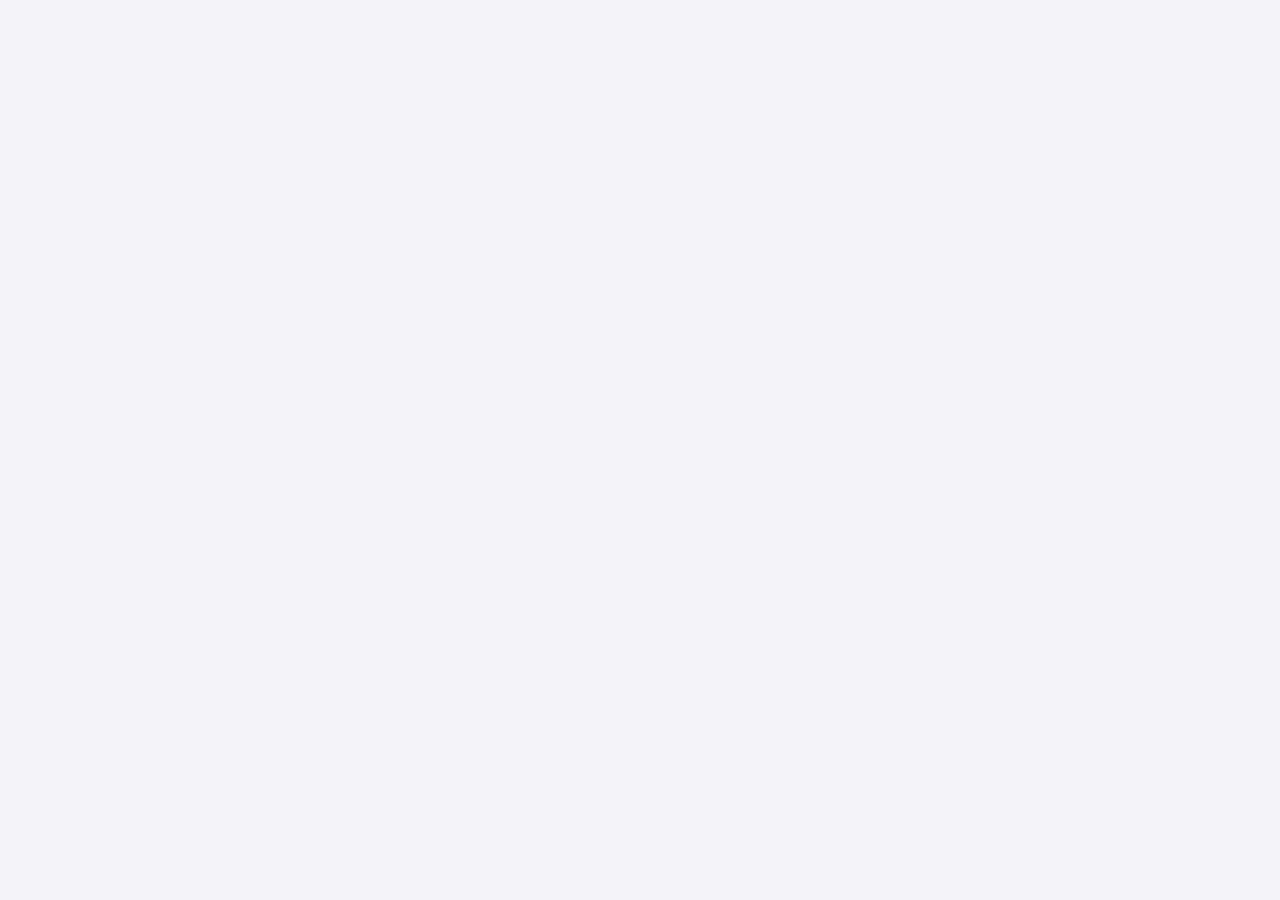
==== admin.html @ 5810e9a4 "Add files via upload" ====
<!doctype html>
<html lang="en">
<head>
  <meta charset="utf-8">
  <meta http-equiv="Content-Security-Policy" content="default-src 'none'; script-src 'self'; style-src 'self'; img-src 'self' data:; connect-src 'none'; base-uri 'none'; form-action 'none'">
  <meta name="referrer" content="no-referrer">
  <meta name="viewport" content="width=device-width, initial-scale=1, viewport-fit=cover">
  <meta name="color-scheme" content="light dark">
  <meta name="robots" content="noindex, nofollow">
  <title>Invites</title>
  <link rel="icon" href="data:,">
  <link rel="stylesheet" href="styles.css">
  <script src="access-core.js" defer></script>
  <script src="admin.js" defer></script>
</head>
<body>
  <div id="root"></div>
  <noscript><p style="padding:16px">This page needs JavaScript turned on.</p></noscript>
</body>
</html>
---- styles.css ----
/* Golf practice log: styled after Apple's iOS system design (grouped lists, system colours, SF type, translucent bars). */

:root {
  color-scheme: light dark;
  --bg: #f2f2f7;
  --card: #ffffff;
  --label: #000000;
  --label2: #000000;
  --label3: rgba(60, 60, 67, 0.3);
  --sep: rgba(60, 60, 67, 0.2);
  --fill: rgba(120, 120, 128, 0.12);
  --fill2: rgba(120, 120, 128, 0.2);
  --tint: #1e7f34;
  --tint-fill: rgba(30, 127, 52, 0.12);
  --on-tint: #ffffff;
  --red: #ff3b30;
  --orange: #ff9500;
  --green: #34c759;
  --green-dark: #1e7b34;
  --purple: #af52de;
  --bar: rgba(249, 249, 249, 0.85);
  --a-technique: #af52de;
  --a-calibration: #007aff;
  --a-transfer: #ff9500;
  --a-trends: #30b0c7;
  --a-tempo: #ff2d55;
  --a-log: #5856d6;
  --note: rgba(255, 204, 0, 0.2);
  --c0: #007aff;
  --c1: #ff9500;
  --c2: #34c759;
  --c3: #af52de;
  --st-red: #ff3b30;
  --st-amber: #ff9500;
  --st-lgreen: #34c759;
  --st-dgreen: #1e7b34;
  --radius: 14px;
  --font: -apple-system, BlinkMacSystemFont, "SF Pro Text", "SF Pro Display", system-ui, "Segoe UI", Roboto, sans-serif;
}

@media (prefers-color-scheme: dark) {
  :root {
    --bg: #000000;
    --card: #1c1c1e;
    --label: #ffffff;
    --label2: #ffffff;
    --label3: rgba(235, 235, 245, 0.3);
    --sep: rgba(84, 84, 88, 0.65);
    --fill: rgba(120, 120, 128, 0.24);
    --fill2: rgba(120, 120, 128, 0.36);
    --tint: #30d158;
    --tint-fill: rgba(48, 209, 88, 0.2);
    --on-tint: #000000;
    --red: #ff453a;
    --orange: #ff9f0a;
    --green: #30d158;
    --green-dark: #248a3d;
    --purple: #bf5af2;
    --bar: rgba(29, 29, 31, 0.85);
    --a-technique: #bf5af2;
    --a-calibration: #0a84ff;
    --a-transfer: #ff9f0a;
    --a-trends: #40c8e0;
    --a-tempo: #ff375f;
    --a-log: #5e5ce6;
    --note: rgba(255, 214, 10, 0.18);
    --c0: #0a84ff;
    --c1: #ff9f0a;
    --c2: #30d158;
    --c3: #bf5af2;
    --st-red: #ff453a;
    --st-amber: #ff9f0a;
    --st-lgreen: #30d158;
    --st-dgreen: #248a3d;
  }
}

*, *::before, *::after { box-sizing: border-box; -webkit-tap-highlight-color: transparent; }
html { -webkit-text-size-adjust: 100%; }

body {
  margin: 0;
  background: var(--bg);
  color: var(--label);
  font: 17px/1.35 var(--font);
  letter-spacing: -0.01em;
  -webkit-font-smoothing: antialiased;
  padding-bottom: calc(72px + env(safe-area-inset-bottom));
}

h1, h2, h3, p { margin: 0; }
h2 { font-size: 34px; line-height: 1.1; font-weight: 700; letter-spacing: -0.03em; margin: 4px 0 16px; }
h3 { font-size: 20px; line-height: 1.2; font-weight: 600; letter-spacing: -0.02em; }
strong { font-weight: 600; }

:focus-visible { outline: 3px solid var(--tint); outline-offset: 2px; }

/* Navigation bar: translucent, with text buttons either side of the title */
.top {
  position: sticky;
  top: 0;
  z-index: 5;
  display: grid;
  grid-template-columns: 1fr auto 1fr;
  align-items: center;
  padding: calc(env(safe-area-inset-top) + 4px) 8px 4px;
  background: var(--bar);
  -webkit-backdrop-filter: saturate(180%) blur(20px);
  backdrop-filter: saturate(180%) blur(20px);
  border-bottom: 0.5px solid var(--sep);
}
.top h1 { font-size: 17px; font-weight: 600; letter-spacing: -0.02em; text-align: center; }
.bar-btn { background: none; border: 0; color: var(--tint); font: inherit; min-height: 44px; padding: 0 8px; cursor: pointer; }
.bar-btn:first-child { justify-self: start; }
.bar-btn:last-child { justify-self: end; }

main { max-width: 640px; margin: 0 auto; padding: 8px 16px 24px; }
.stack { display: grid; gap: 16px; }

/* Cards: inset grouped sections */
.card, .panel, .guide, .ladders, .length, .picker, .drill {
  background: var(--card);
  border-radius: var(--radius);
}
.card, .panel, .ladders, .length, .drill { padding: 16px; }
.panel { display: grid; gap: 12px; }
.panel p { color: var(--label2); font-size: 15px; }
.panel h3 { margin-bottom: 0; }

/* Form fields */
.field { display: block; }
.lbl { display: block; margin: 0 0 6px 4px; font-size: 13px; letter-spacing: 0; color: var(--label2); text-transform: uppercase; }
.hint { color: var(--label2); font-size: 13px; line-height: 1.35; letter-spacing: 0; }
.field .hint { margin: 0 4px 6px; }

input[type="text"], input[type="date"], input[type="password"], select, textarea {
  width: 100%;
  min-height: 48px;
  font: inherit;
  letter-spacing: -0.01em;
  color: var(--label);
  background: var(--card);
  border: 0;
  border-radius: 12px;
  padding: 12px 16px;
  -webkit-appearance: none;
  appearance: none;
}
.card input[type="text"], .card textarea, .panel input[type="text"], .panel input[type="password"], .panel select, .drill textarea { background: var(--fill); }
textarea { resize: vertical; line-height: 1.35; }
select {
  padding-right: 40px;
  background-image: url("data:image/svg+xml,%3Csvg xmlns='http://www.w3.org/2000/svg' width='12' height='8' viewBox='0 0 12 8'%3E%3Cpath d='M1 1.5l5 5 5-5' fill='none' stroke='%238E8E93' stroke-width='2' stroke-linecap='round' stroke-linejoin='round'/%3E%3C/svg%3E");
  background-repeat: no-repeat;
  background-position: right 16px center;
}
input[type="date"] { min-width: 0; }
input::placeholder, textarea::placeholder { color: var(--label3); }
input[type="file"] { width: 100%; font: inherit; color: var(--label); }

/* Buttons */
button { font: inherit; letter-spacing: -0.01em; cursor: pointer; }
button:disabled { opacity: 0.4; cursor: not-allowed; }
.primary, .ghost, .danger {
  min-height: 50px;
  padding: 0 20px;
  border: 0;
  border-radius: 14px;
  font-size: 17px;
  font-weight: 600;
}
.primary { background: var(--tint); color: var(--on-tint); }
.ghost { background: var(--tint-fill); color: var(--tint); }
.danger { background: rgba(255, 59, 48, 0.14); color: var(--red); }
.primary:active, .ghost:active, .danger:active { opacity: 0.6; }
.link { background: none; border: 0; color: var(--tint); min-height: 44px; padding: 0; }
.actions { display: flex; flex-wrap: wrap; gap: 10px; }
.actions .primary, .actions .ghost, .actions .danger { flex: 1 1 140px; }
.stack > .primary { width: 100%; }

.msg { min-height: 1.35em; color: var(--red); font-size: 13px; letter-spacing: 0; }
.msg.ok { color: var(--green-dark); }
.lead { font-size: 17px; color: var(--label2); }
.empty { color: var(--label2); text-align: center; padding: 24px 16px; }
.banner { background: var(--note); border-radius: 12px; padding: 12px 16px; font-size: 15px; }
.avg { background: var(--tint-fill); border-radius: 12px; padding: 12px 16px; font-size: 15px; }

/* Segmented control */
.seg-ctl { display: flex; width: 100%; padding: 2px; margin-bottom: 16px; background: var(--fill); border-radius: 10px; }
.seg-btn {
  flex: 1;
  min-height: 36px;
  padding: 0 6px;
  border: 0;
  border-radius: 8px;
  background: transparent;
  color: var(--label);
  font-size: 14px;
  font-weight: 500;
}
.seg-btn[aria-pressed="true"] {
  background: var(--card);
  font-weight: 600;
  box-shadow: 0 3px 8px rgba(0, 0, 0, 0.12), 0 3px 1px rgba(0, 0, 0, 0.04);
}
@media (prefers-color-scheme: dark) { .seg-btn[aria-pressed="true"] { background: #636366; } }

/* Tab bar */
.tabs {
  position: fixed;
  left: 0; right: 0; bottom: 0;
  z-index: 5;
  display: grid;
  grid-template-columns: repeat(6, 1fr);
  padding-bottom: env(safe-area-inset-bottom);
  background: var(--bar);
  -webkit-backdrop-filter: saturate(180%) blur(20px);
  backdrop-filter: saturate(180%) blur(20px);
  border-top: 0.5px solid var(--sep);
}
.tab {
  display: flex;
  flex-direction: column;
  align-items: center;
  justify-content: center;
  gap: 2px;
  min-height: 52px;
  padding: 4px 0 2px;
  border: 0;
  background: none;
  color: var(--label2);
  font-size: 10px;
  font-weight: 500;
  line-height: 1.15;
  letter-spacing: 0;
}
.tab svg { width: 26px; height: 26px; fill: none; stroke: currentColor; stroke-width: 1.7; stroke-linecap: round; stroke-linejoin: round; }
.tab[aria-current="page"] { color: var(--a, var(--tint)); }
.t-technique { --a: var(--a-technique); } .t-calibration { --a: var(--a-calibration); } .t-transfer { --a: var(--a-transfer); }
.t-trends { --a: var(--a-trends); } .t-tempo { --a: var(--a-tempo); } .t-log { --a: var(--a-log); }

/* Lock screen */
.lock { max-width: 420px; margin: 0 auto; padding: calc(56px + env(safe-area-inset-top)) 24px 24px; text-align: center; }
.app-icon { width: 84px; height: 84px; margin: 0 auto 20px; display: block; }
.app-icon rect { fill: #1e7f34; }
.app-icon path { fill: none; stroke: #ffffff; stroke-width: 3.2; stroke-linecap: round; stroke-linejoin: round; }
.app-icon .flag { fill: #ffffff; stroke: none; }
.lock h1 { font-size: 34px; font-weight: 700; letter-spacing: -0.03em; line-height: 1.1; margin-bottom: 8px; }
.lock p { color: var(--label2); font-size: 15px; }
.lock-form { display: grid; gap: 14px; margin-top: 24px; text-align: left; }

/* Sliders, in the style of iOS */
input[type="range"] {
  --p: 0%;
  -webkit-appearance: none;
  appearance: none;
  width: 100%;
  height: 44px;
  margin: 0;
  background: transparent;
}
input[type="range"]::-webkit-slider-runnable-track { height: 4px; border-radius: 2px; background: linear-gradient(to right, var(--accent, var(--tint)) var(--p), var(--fill2) var(--p)); }
input[type="range"]::-webkit-slider-thumb {
  -webkit-appearance: none;
  width: 28px; height: 28px; margin-top: -12px;
  border-radius: 50%;
  background: #ffffff;
  box-shadow: 0 0.5px 4px rgba(0, 0, 0, 0.12), 0 6px 13px rgba(0, 0, 0, 0.12);
}
input[type="range"]::-moz-range-track { height: 4px; border-radius: 2px; background: linear-gradient(to right, var(--accent, var(--tint)) var(--p), var(--fill2) var(--p)); }
input[type="range"]::-moz-range-thumb { width: 28px; height: 28px; border: 0; border-radius: 50%; background: #ffffff; box-shadow: 0 0.5px 4px rgba(0, 0, 0, 0.12), 0 6px 13px rgba(0, 0, 0, 0.12); }

/* Round checkboxes */
input[type="checkbox"] {
  -webkit-appearance: none;
  appearance: none;
  flex: none;
  width: 26px; height: 26px; margin: 0;
  border: 1.5px solid var(--label3);
  border-radius: 50%;
  background: transparent center / 70% no-repeat;
}
input[type="checkbox"]:checked {
  border-color: var(--tint);
  background-color: var(--tint);
  background-image: url("data:image/svg+xml,%3Csvg xmlns='http://www.w3.org/2000/svg' viewBox='0 0 24 24'%3E%3Cpath d='M6 12.5l4 4 8-9' fill='none' stroke='white' stroke-width='3' stroke-linecap='round' stroke-linejoin='round'/%3E%3C/svg%3E");
}
.check { display: flex; align-items: center; gap: 12px; min-height: 44px; }

/* Session length slider */
.length { margin-bottom: 16px; padding-bottom: 6px; }
.len-top { display: flex; justify-content: space-between; align-items: baseline; }
.len-top .lbl { margin: 0; }
.len-out { color: var(--tint); font-weight: 600; font-variant-numeric: tabular-nums; }
.len-ticks { display: flex; justify-content: space-between; color: var(--label2); font-size: 12px; padding: 0 12px; }

/* Timer */
.clock { font-size: 56px; line-height: 1; font-weight: 700; letter-spacing: -0.03em; font-variant-numeric: tabular-nums; text-align: center; }
.timeline { display: flex; gap: 3px; margin: 14px 0 10px; }
.tseg { position: relative; display: block; height: 8px; background: var(--fill2); border-radius: 4px; overflow: hidden; }
.tseg.on { box-shadow: 0 0 0 2px var(--orange); }
.tseg { --accent: var(--tint); }
.fill { position: absolute; top: 0; bottom: 0; left: 0; width: 0; background: var(--accent); }
.now-label { margin: 0 0 12px; color: var(--label2); text-align: center; font-size: 15px; }
.card .actions { margin-top: 4px; }

/* Drills */
.drills { list-style: none; margin: 0; padding: 0; display: grid; gap: 16px; }
.drill { --accent: var(--tint); padding-top: 20px; box-shadow: inset 0 4px 0 var(--accent); }
.drill.now { box-shadow: inset 0 4px 0 var(--accent), 0 0 0 2px var(--accent); }
.drill-head { display: flex; flex-wrap: wrap; align-items: center; gap: 2px 10px; }
.idx { display: inline-flex; align-items: center; justify-content: center; width: 28px; height: 28px; border-radius: 50%; background: var(--accent, var(--tint)); color: #ffffff; font-size: 15px; font-weight: 600; flex: none; }
.drill h3 { font-size: 17px; font-weight: 600; letter-spacing: -0.02em; flex: 1; }
.tag { color: var(--label2); font-size: 13px; letter-spacing: 0; }
.drill-head .tag { flex-basis: 100%; margin-left: 38px; }
.how { margin: 12px 0 14px; font-size: 15px; line-height: 1.4; display: grid; gap: 8px; }
.how-line { margin: 0; }
.how-line strong { color: var(--label2); font-weight: 600; }
.how-step { padding-left: 12px; }
.reminder { margin-bottom: 16px; }
.score-row { display: flex; align-items: center; gap: 12px; }
.score-out { min-width: 7.5em; white-space: nowrap; text-align: right; font-weight: 600; font-variant-numeric: tabular-nums; color: var(--label); }
.drill textarea { margin-top: 8px; min-height: 64px; }
.drill .field { margin-bottom: 12px; }
.stepper { display: flex; align-items: center; gap: 12px; flex-wrap: wrap; margin-bottom: 4px; }
.stepper .ghost { padding: 0; min-width: 44px; min-height: 44px; border-radius: 22px; }
.stepper .score-out { min-width: 2ch; text-align: center; color: var(--label); }

/* Lists with disclosure rows (history, log) */
.group { background: var(--card); border-radius: var(--radius); overflow: hidden; }
.entry { border-bottom: 0.5px solid var(--sep); }
.entry:last-child { border-bottom: 0; }
.entry summary {
  position: relative;
  display: flex; flex-wrap: wrap; align-items: center; gap: 2px 12px;
  min-height: 56px; padding: 12px 40px 12px 16px;
  list-style: none; cursor: pointer;
}
.entry summary::-webkit-details-marker { display: none; }
.entry summary::after, .guide summary::after {
  content: ""; flex: none; width: 8px; height: 8px; margin-left: 4px;
  border-right: 2px solid var(--label3); border-bottom: 2px solid var(--label3);
  transform: rotate(-45deg);
}
.entry summary::after { position: absolute; right: 18px; top: 50%; margin: -4px 0 0; }
.entry[open] summary::after, .guide[open] summary::after { transform: rotate(45deg); }
.entry[open] summary::after { margin-top: -6px; }
.entry .d { font-weight: 600; flex: 1 1 0; min-width: 0; }
.entry .d .tag { font-weight: 400; }
.entry .sum { flex: 1 1 100%; text-align: left; color: var(--label2); font-size: 15px; }
.entry summary .tile ~ .sum { margin-left: 42px; }
.entry-body { padding: 0 16px 16px; display: grid; gap: 12px; }
.entry-body p { margin: 0; }
.notes { white-space: pre-wrap; font-size: 15px; }
.hist-item { background: var(--fill); border-radius: 12px; padding: 12px 14px; }
.hist-item p { font-size: 15px; }

/* Converter */
.guide summary { display: flex; align-items: center; justify-content: space-between; min-height: 50px; padding: 0 16px; list-style: none; cursor: pointer; font-weight: 600; }
.guide summary::-webkit-details-marker { display: none; }
.guide .entry-body { padding-top: 4px; }
.conv-out { background: var(--tint-fill); color: var(--tint); border-radius: 12px; padding: 12px 14px; font-weight: 600; font-size: 15px; margin-top: 4px; }

/* Progress ladders */
.ladders { display: grid; gap: 18px; }
.ladder-top { display: flex; justify-content: space-between; align-items: baseline; gap: 8px; }
.pips { display: flex; gap: 4px; margin-top: 8px; }
.pip { flex: 1; text-align: center; font-size: 11px; font-weight: 500; letter-spacing: 0; padding: 6px 2px; background: var(--fill); color: var(--label2); border-radius: 8px; }
.pip.on { background: var(--tint); color: var(--on-tint); }

/* Charts */
.chart { width: 100%; height: auto; display: block; }
.chart .grid { stroke: var(--sep); stroke-width: 0.5; }
.chart .axis { fill: var(--label2); font-size: 9px; font-family: var(--font); }
.chart .line { fill: none; stroke-width: 2.5; stroke-linecap: round; stroke-linejoin: round; }
.chart .l0 { stroke: var(--c0); } .chart .pt.l0 { fill: var(--c0); stroke: none; }
.chart .l1 { stroke: var(--c1); } .chart .pt.l1 { fill: var(--c1); stroke: none; }
.chart .l2 { stroke: var(--c2); } .chart .pt.l2 { fill: var(--c2); stroke: none; }
.chart .l3 { stroke: var(--label); stroke-dasharray: 5 3; } .chart .pt.l3 { fill: var(--label); stroke: none; }
.chart .l4 { stroke: var(--c3); } .chart .pt.l4 { fill: var(--c3); stroke: none; }
.chart .guide-line { stroke: var(--label3); stroke-width: 1; stroke-dasharray: 3 3; }
.chart .bar-name { fill: var(--label); font-size: 11px; font-weight: 600; font-family: var(--font); }
.chart .bar-val { fill: var(--label2); font-size: 10.5px; font-family: var(--font); }
.legend { list-style: none; display: grid; gap: 6px; margin: 0; padding: 0; font-size: 13px; color: var(--label2); letter-spacing: 0; }
.swatch { display: inline-block; width: 12px; height: 12px; border-radius: 4px; margin-right: 8px; vertical-align: -1px; }
.swatch.l0 { background: var(--c0); } .swatch.l1 { background: var(--c1); } .swatch.l2 { background: var(--c2); }
.swatch.l3 { background: var(--label); } .swatch.l4 { background: var(--c3); }
.st-rd { fill: var(--st-red); background: var(--st-red); }
.st-am { fill: var(--st-amber); background: var(--st-amber); }
.st-lg { fill: var(--st-lgreen); background: var(--st-lgreen); }
.st-dg { fill: var(--st-dgreen); background: var(--st-dgreen); }

/* Settings lists and the mechanic picker */
.mech-list { list-style: none; margin: 0; padding: 0; }
.mech-list li { display: flex; justify-content: space-between; align-items: center; gap: 8px; min-height: 52px; border-bottom: 0.5px solid var(--sep); }
.mech-list li:last-child { border-bottom: 0; }
.mech-list .ghost { min-height: 36px; padding: 0 14px; border-radius: 18px; flex: none; }
.picker { max-height: 260px; overflow-y: auto; padding: 0 16px; }
.pick { display: flex; align-items: center; gap: 12px; min-height: 48px; border-bottom: 0.5px solid var(--sep); }
.pick:last-of-type { border-bottom: 0; }
.picker .hint { padding: 14px 0; }

.toast {
  position: fixed;
  left: 50%;
  bottom: calc(84px + env(safe-area-inset-bottom));
  transform: translateX(-50%);
  max-width: calc(100% - 32px);
  padding: 12px 20px;
  border-radius: 22px;
  background: rgba(44, 44, 46, 0.94);
  color: #ffffff;
  font-size: 15px;
  z-index: 10;
  -webkit-backdrop-filter: blur(20px);
  backdrop-filter: blur(20px);
}

@media (prefers-color-scheme: dark) {
  input[type="checkbox"]:checked {
    background-image: url("data:image/svg+xml,%3Csvg xmlns='http://www.w3.org/2000/svg' viewBox='0 0 24 24'%3E%3Cpath d='M6 12.5l4 4 8-9' fill='none' stroke='black' stroke-width='3' stroke-linecap='round' stroke-linejoin='round'/%3E%3C/svg%3E");
  }
}

@media (prefers-reduced-motion: reduce) {
  * { transition: none !important; animation: none !important; scroll-behavior: auto !important; }
}

/* Area tiles and titles: a white icon on a coloured rounded square */
.tile { display: inline-flex; align-items: center; justify-content: center; flex: none; width: 30px; height: 30px; border-radius: 8px; background: var(--tile, var(--tint)); }
.tile svg { width: 18px; height: 18px; fill: none; stroke: #ffffff; stroke-width: 2; stroke-linecap: round; stroke-linejoin: round; }
.tile-technique { --tile: var(--a-technique); } .tile-calibration { --tile: var(--a-calibration); } .tile-transfer { --tile: var(--a-transfer); }
.tile-trends { --tile: var(--a-trends); } .tile-tempo { --tile: var(--a-tempo); } .tile-log { --tile: var(--a-log); }
.page-title { display: flex; align-items: center; gap: 10px; margin: 4px 0 16px; }
.page-title h2 { margin: 0; font-size: clamp(24px, 7vw, 30px); min-width: 0; }
.page-title .tile { width: 36px; height: 36px; border-radius: 9px; }
.page-title .tile svg { width: 22px; height: 22px; }
.section-head { display: flex; align-items: center; gap: 10px; }

/* Drill categories share the chart colours */
.cat-blue { --accent: var(--c0); } .cat-orange { --accent: var(--c1); } .cat-green { --accent: var(--c2); } .cat-purple { --accent: var(--c3); }

/* Tempo: dial, beats and the swing bar */
.tempo-card { display: grid; gap: 12px; justify-items: center; text-align: center; }
.dial { width: min(100%, 300px); height: auto; touch-action: none; cursor: grab; user-select: none; -webkit-user-select: none; }
.dial:focus-visible { outline-offset: 4px; border-radius: 50%; }
.dial-track { fill: none; stroke: var(--fill2); stroke-width: 14; stroke-linecap: round; }
.dial-value { fill: none; stroke: var(--a-tempo); stroke-width: 14; stroke-linecap: round; }
.dial-knob { fill: #ffffff; stroke: var(--a-tempo); stroke-width: 3; filter: drop-shadow(0 2px 4px rgba(0, 0, 0, 0.25)); }
.dial-bpm { fill: var(--label); font: 700 56px var(--font); text-anchor: middle; letter-spacing: -0.03em; }
.dial-sub { fill: var(--label2); font: 600 13px var(--font); text-anchor: middle; letter-spacing: 0.08em; }
.dial-tick { stroke: var(--label3); stroke-width: 2; stroke-linecap: round; }
.dial-tick-label { fill: var(--label2); font: 600 9px var(--font); text-anchor: middle; }
.nudges { justify-content: center; width: 100%; }
.nudges .ghost { flex: 1 1 60px; min-width: 60px; padding: 0 8px; }
.tempo-time { font-weight: 600; }
.beats { display: flex; justify-content: space-around; margin-bottom: 12px; }
.beat-col { display: grid; justify-items: center; gap: 6px; }
.beat { width: 46px; height: 46px; border-radius: 50%; background: var(--fill2); transition: background 60ms linear, transform 60ms linear; }
.beat.on { background: var(--a-tempo); transform: scale(1.18); }
.beat-label { font-size: 13px; font-weight: 600; }
.tempo-bar { gap: 3px; margin: 4px 0 8px; }
.unit { position: relative; flex: 1 1 0; min-width: 0; height: 26px; border-radius: 7px; overflow: hidden; background: var(--fill2); }
.unit-down { margin-left: 6px; }
.unit-down + .unit-rest { margin-left: 6px; flex-grow: 2; }
.unit-back .fill { background: var(--a-calibration); }
.unit-down .fill { background: var(--a-tempo); }
.unit-rest .fill { background: var(--label3); }
.unit-n { position: absolute; inset: 0; display: flex; align-items: center; justify-content: center; font-size: 13px; font-weight: 700; color: var(--label); mix-blend-mode: normal; }
.tempo-go { width: 100%; min-height: 56px; }
.chips { display: flex; flex-wrap: wrap; gap: 8px; margin-top: 8px; }
.chip { min-height: 40px; padding: 0 16px; border: 0; border-radius: 20px; background: var(--fill); color: var(--label); font-weight: 600; }
.chip[aria-pressed="true"] { background: var(--a-tempo); color: #ffffff; }

/* Invite codes (owner page) */
.invite-code { font: 700 26px/1.2 ui-monospace, "SF Mono", Menlo, monospace; letter-spacing: 0.04em; margin: 8px 0; word-break: break-all; }
.mech-list-row { display: flex; justify-content: space-between; align-items: center; gap: 8px; min-height: 52px; padding: 0 16px; border-bottom: 0.5px solid var(--sep); }
.mech-list-row:last-child { border-bottom: 0; }
.mech-list-row .ghost { min-height: 36px; padding: 0 14px; border-radius: 18px; flex: none; }
[hidden] { display: none !important; }
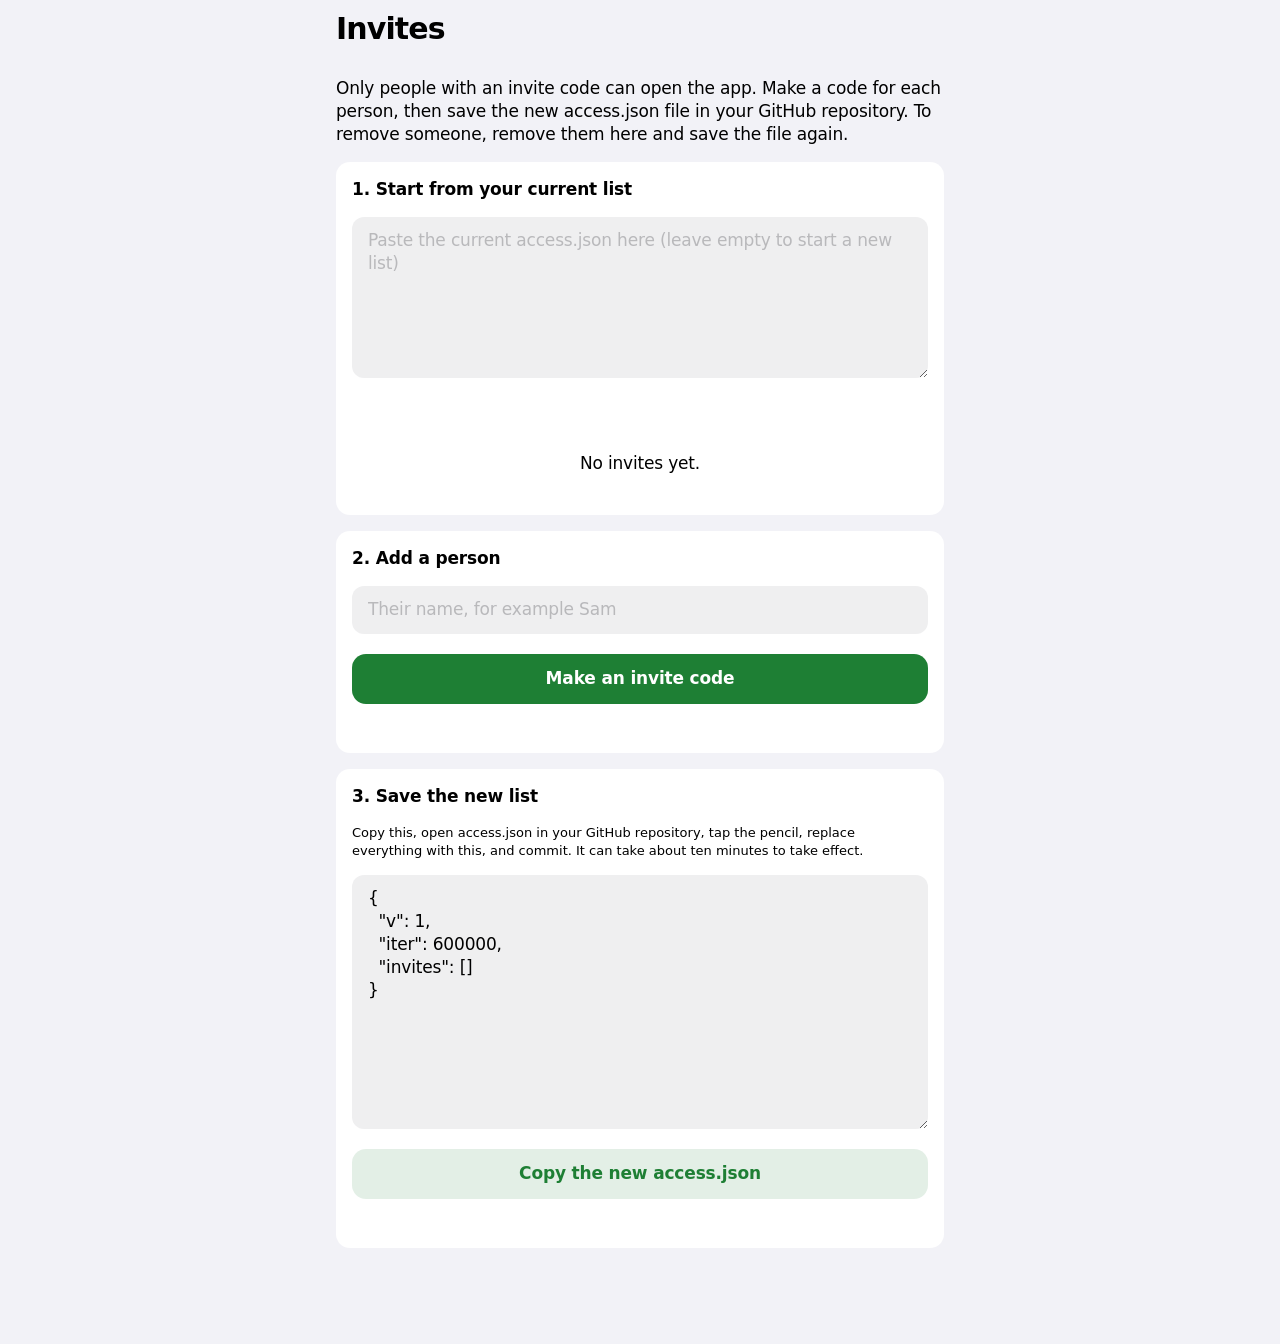
==== commit 9155bc29: "Add files via upload" ====
--- a/admin.html
+++ b/admin.html
@@ -14,7 +14,7 @@
   <script src="admin.js" defer></script>
 </head>
 <body>
-  <div id="root"></div>
+  <div id="root"><p>Loading the invite page. If this message stays, one of these files is missing or misnamed in your GitHub repository: access-core.js, admin.js, styles.css.</p></div>
   <noscript><p style="padding:16px">This page needs JavaScript turned on.</p></noscript>
 </body>
 </html>
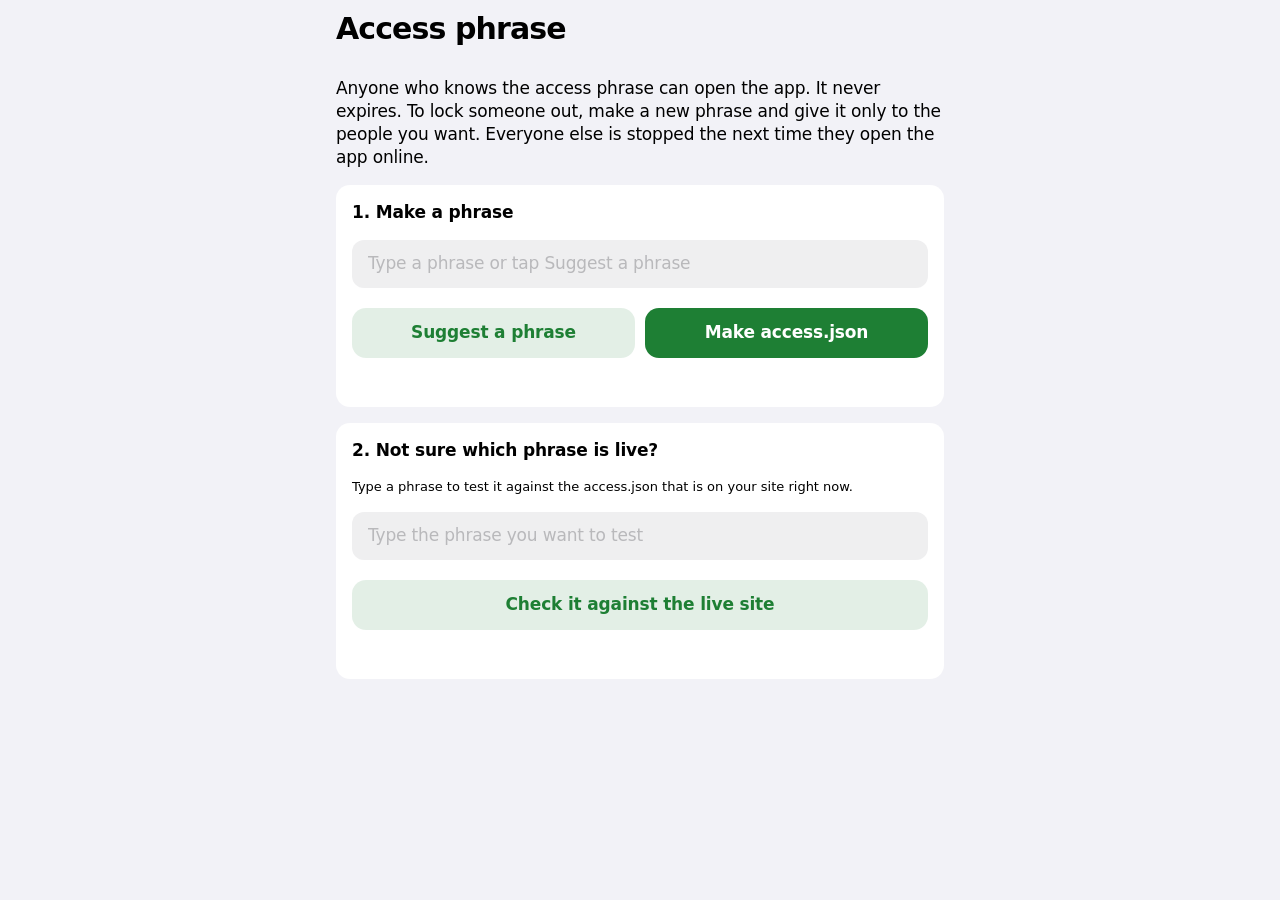
==== commit 2377b87d: "Add files via upload" ====
--- a/admin.html
+++ b/admin.html
@@ -2,19 +2,19 @@
 <html lang="en">
 <head>
   <meta charset="utf-8">
-  <meta http-equiv="Content-Security-Policy" content="default-src 'none'; script-src 'self'; style-src 'self'; img-src 'self' data:; connect-src 'none'; base-uri 'none'; form-action 'none'">
+  <meta http-equiv="Content-Security-Policy" content="default-src 'none'; script-src 'self'; style-src 'self'; img-src 'self' data:; connect-src 'self'; base-uri 'none'; form-action 'none'">
   <meta name="referrer" content="no-referrer">
   <meta name="viewport" content="width=device-width, initial-scale=1, viewport-fit=cover">
   <meta name="color-scheme" content="light dark">
   <meta name="robots" content="noindex, nofollow">
-  <title>Invites</title>
+  <title>Access phrase</title>
   <link rel="icon" href="data:,">
   <link rel="stylesheet" href="styles.css">
   <script src="access-core.js" defer></script>
   <script src="admin.js" defer></script>
 </head>
 <body>
-  <div id="root"><p>Loading the invite page. If this message stays, one of these files is missing or misnamed in your GitHub repository: access-core.js, admin.js, styles.css.</p></div>
+  <div id="root"><p>Loading the access phrase page. If this message stays, one of these files is missing or misnamed in your GitHub repository: access-core.js, admin.js, styles.css.</p></div>
   <noscript><p style="padding:16px">This page needs JavaScript turned on.</p></noscript>
 </body>
 </html>
--- a/styles.css
+++ b/styles.css
@@ -456,13 +456,14 @@
 .tempo-time { font-weight: 600; }
 .beats { display: flex; justify-content: space-around; margin-bottom: 12px; }
 .beat-col { display: grid; justify-items: center; gap: 6px; }
-.beat { width: 46px; height: 46px; border-radius: 50%; background: var(--fill2); transition: background 60ms linear, transform 60ms linear; }
-.beat.on { background: var(--a-tempo); transform: scale(1.18); }
+.beat { width: 46px; height: 46px; border-radius: 50%; background: var(--fill2); transition: background 180ms ease-out, transform 180ms ease-out; }
+.beat.on { background: var(--a-tempo); transform: scale(1.18); transition: none; }
 .beat-label { font-size: 13px; font-weight: 600; }
 .tempo-bar { gap: 3px; margin: 4px 0 8px; }
 .unit { position: relative; flex: 1 1 0; min-width: 0; height: 26px; border-radius: 7px; overflow: hidden; background: var(--fill2); }
 .unit-down { margin-left: 6px; }
-.unit-down + .unit-rest { margin-left: 6px; flex-grow: 2; }
+.unit-down + .unit-rest { margin-left: 6px; }
+.unit .fill { width: 100%; transform: scaleX(0); transform-origin: left center; will-change: transform; }
 .unit-back .fill { background: var(--a-calibration); }
 .unit-down .fill { background: var(--a-tempo); }
 .unit-rest .fill { background: var(--label3); }
@@ -478,3 +479,12 @@
 .mech-list-row:last-child { border-bottom: 0; }
 .mech-list-row .ghost { min-height: 36px; padding: 0 14px; border-radius: 18px; flex: none; }
 [hidden] { display: none !important; }
+
+/* Sync test light */
+.sync-test { display: flex; align-items: center; gap: 14px; margin-top: 8px; }
+.sync-dot { width: 40px; height: 40px; border-radius: 50%; background: var(--fill2); flex: none; transition: background 150ms ease-out; }
+.sync-dot.on { background: var(--a-tempo); transition: none; }
+
+/* Tap to sync */
+.tap-pad { width: 100%; min-height: 120px; font-size: 22px; margin-top: 8px; touch-action: manipulation; }
+.tap-pad[hidden] { display: none; }
